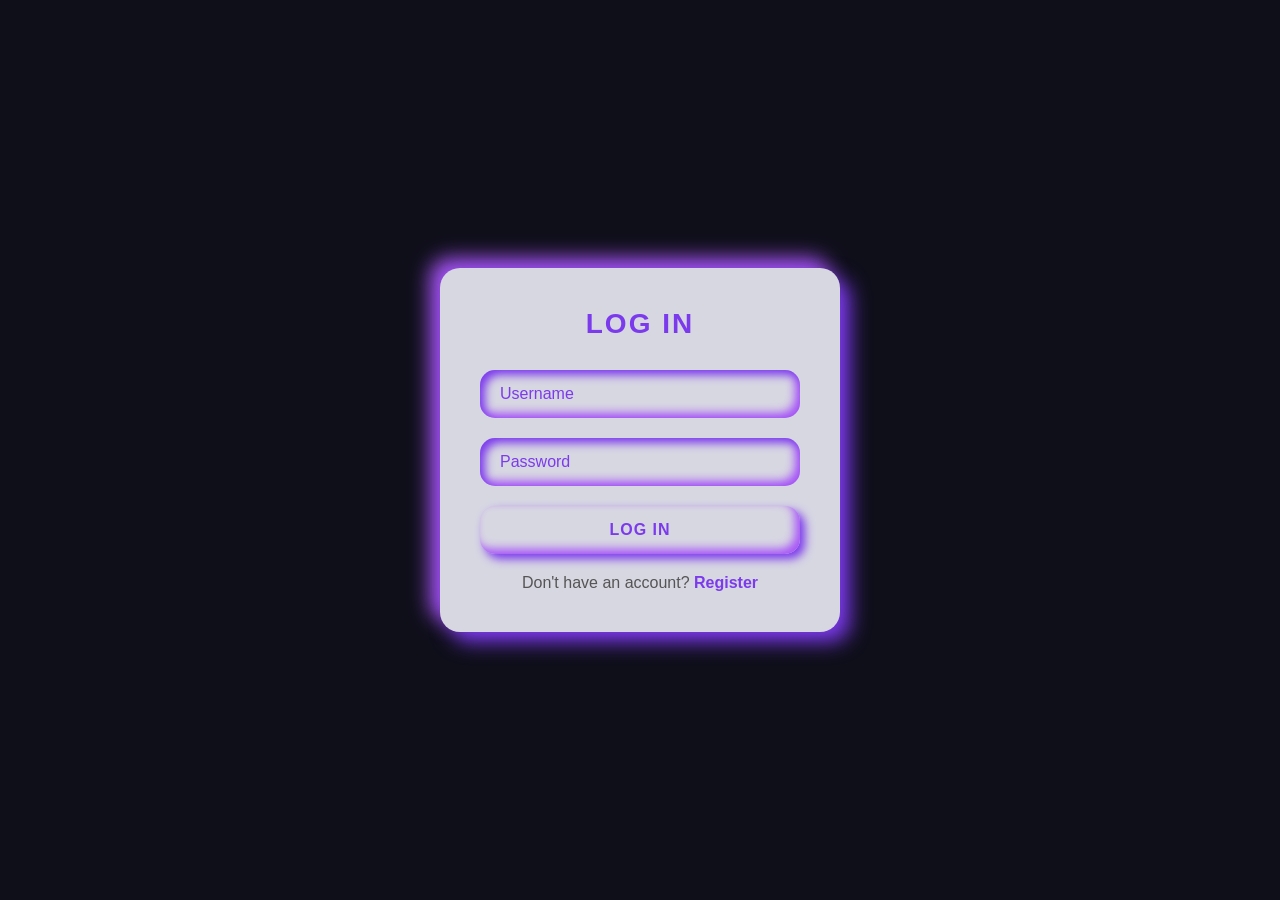
==== index.html @ 4b5cb2f8 "chesss" ====
<!doctype html>
<html lang="en">
  <head>
    <meta charset="UTF-8" />
    <meta name="viewport" content="width=device-width, initial-scale=1.0" />

    <!-- Favicon -->
    <link rel="shortcut icon" href="image/logo.jpg" type="image/x-icon" />

    <title>Login</title>

    <style>
      * {
        margin: 0;
        padding: 0;
        box-sizing: border-box;
        font-family: "Poppins", sans-serif;
      }

      body {
        display: flex;
        justify-content: center;
        align-items: center;
        min-height: 100vh;
        background: #0f0f1a;
      }

      .container {
        width: 100%;
        max-width: 400px;
        padding: 40px;
        margin: 15px;
        background: #d7d7e2;
        border-radius: 20px;

        box-shadow:
          10px 10px 20px #7c3aed,
          -10px -10px 20px #a855f7;
      }

      .title {
        text-align: center;
        margin-bottom: 30px;
        color: #7c3aed;
        font-weight: 600;
        font-size: 28px;
        text-transform: uppercase;
        letter-spacing: 2px;
      }

      .input-group {
        display: flex;
        align-items: center;
        gap: 10px;

        margin-bottom: 20px;
        padding: 15px 20px;

        background: #d7d7e2;
        border-radius: 15px;

        box-shadow:
          inset 5px 5px 10px #7c3aed,
          inset -5px -5px 10px #a855f7;
      }

      .input-group i {
        color: #7c3aed;
        font-size: 20px;
      }

      .input-group input {
        width: 100%;
        border: none;
        outline: none;
        background: transparent;
        font-size: 16px;
      }

      .input-group input::placeholder {
        color: #7c3aed;
      }

      .btn {
        width: 100%;
        padding: 15px;

        border: none;
        outline: none;

        background: #d7d7e2;
        border-radius: 15px;

        font-size: 16px;
        font-weight: 600;
        color: #7c3aed;

        cursor: pointer;

        box-shadow:
          5px 5px 10px #7c3aed,
          inset -5px -5px 10px #a855f7;

        transition: 0.3s;

        text-transform: uppercase;
        letter-spacing: 1px;
      }

      .btn:hover {
        box-shadow:
          inset 5px 5px 10px #7c3aed,
          inset -5px -5px 10px #a855f7;
      }

      .btn:active {
        transform: scale(0.98);
      }

      .register-link {
        margin-top: 20px;
        text-align: center;
        color: #555;
      }

      .register-link a {
        color: #7c3aed;
        text-decoration: none;
        font-weight: 600;
      }

      .register-link a:hover {
        text-decoration: underline;
      }

      @media (max-width: 480px) {
        .container {
          padding: 30px 20px;
        }

        .title {
          font-size: 24px;
        }
      }
    </style>
  </head>

  <body>
    <div class="container">
      <h2 class="title">Log In</h2>

      <form id="loginForm">
        <!-- Username -->
        <div class="input-group">
          <input type="text" id="username" placeholder="Username" required />
        </div>

        <!-- Password -->
        <div class="input-group">
          <input
            type="password"
            id="password"
            placeholder="Password"
            required
          />
        </div>

        <button type="submit" class="btn">Log In</button>
      </form>

      <div class="register-link">
        Don't have an account?
        <a href="register.html">Register</a>
      </div>
    </div>

    <script>
      // localStorage user yuu
      const users = localStorage.getItem("users")
        ? JSON.parse(localStorage.getItem("users"))
        : [
            {
              userName: "Lily",
              password: "123456",
            },
          ];

      const loginForm = document.getElementById("loginForm"); //form id

      loginForm.addEventListener("submit", function (event) {
        event.preventDefault(); //page refresh malok aung

        const username = document.getElementById("username").value.trim(); //user value yuu
        const password = document.getElementById("password").value; //password yuu

        // Username find
        const loginUser = users.find((user) => user.userName === username);

        // User not found
        if (!loginUser) {
          alert("User not found!");
          return;
        }

        // check Password
        if (loginUser.password === password) {
          alert("Log in successful!");

          // Game selection page
          window.location.href = "chooseGames.html";
        } else {
          alert("Username or Password is incorrect!");
        }
      });
    </script>
  </body>
</html>
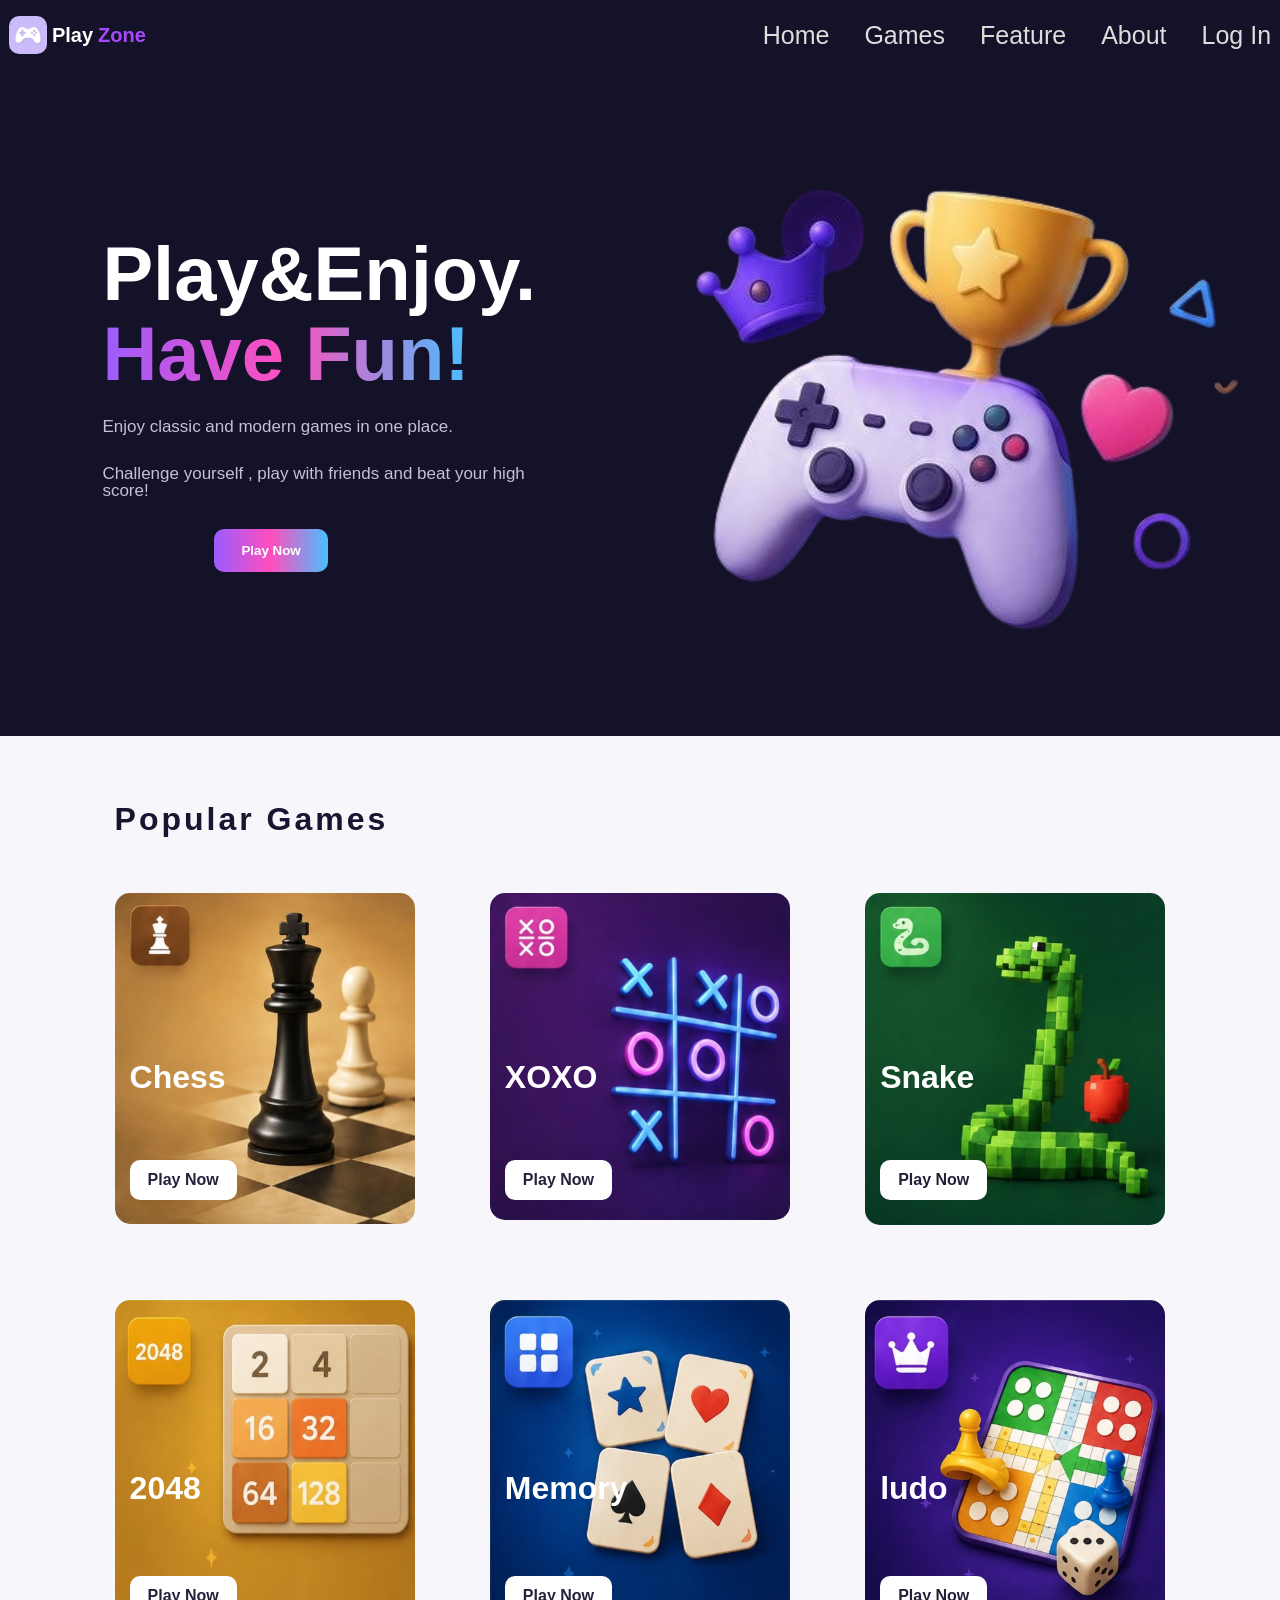
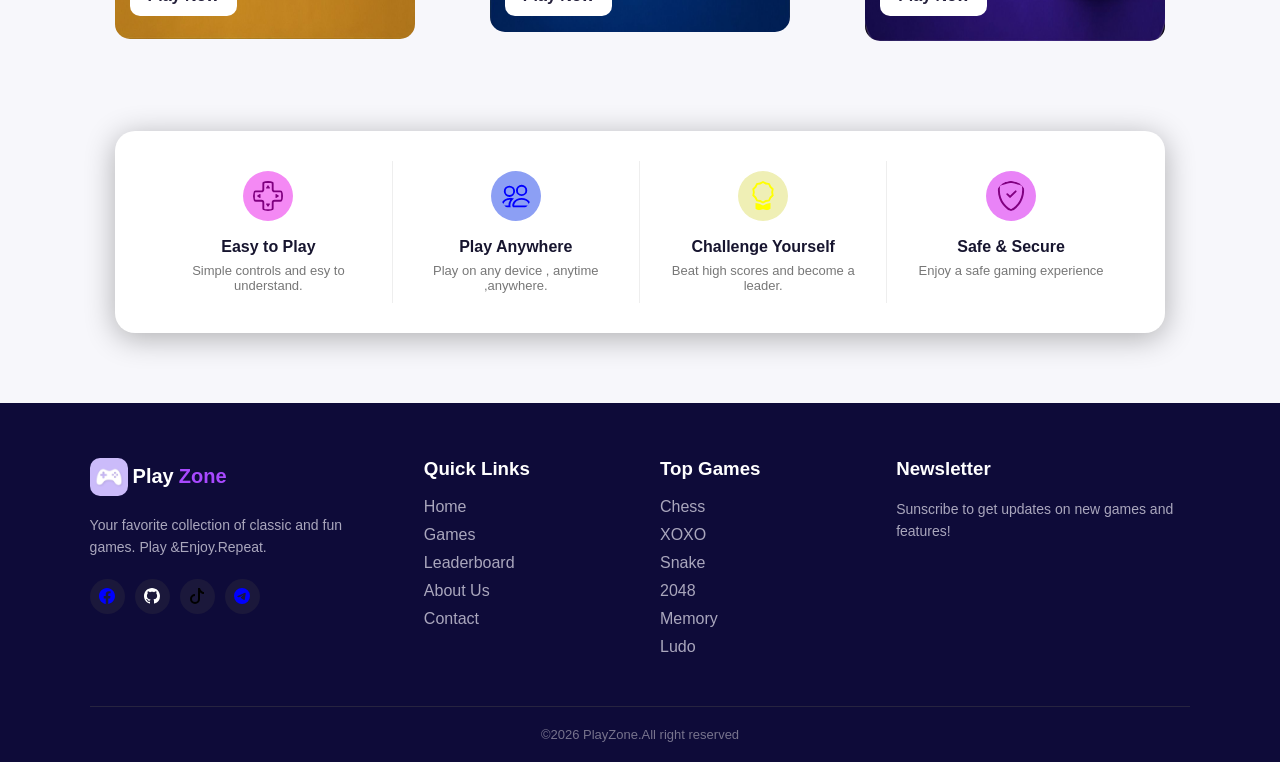
==== commit 63f63add: "login/logout" ====
--- a/index.html
+++ b/index.html
@@ -3,214 +3,379 @@
   <head>
     <meta charset="UTF-8" />
     <meta name="viewport" content="width=device-width, initial-scale=1.0" />
-
-    <!-- Favicon -->
+    <title>PlayZone</title>
+
+    <!-- favicon -->
     <link rel="shortcut icon" href="image/logo.jpg" type="image/x-icon" />
 
-    <title>Login</title>
-
-    <style>
-      * {
-        margin: 0;
-        padding: 0;
-        box-sizing: border-box;
-        font-family: "Poppins", sans-serif;
+    <!-- css -->
+    <link rel="stylesheet" href="home.css" />
+  </head>
+
+  <body>
+    <!-- nav  -->
+    <nav class="navbar">
+      <div class="logo">
+        <img
+          src="image/logo.jpg"
+          width="38px"
+          height="38px"
+          class="logo-icon"
+          alt=""
+        />Play<span>Zone</span>
+      </div>
+      <ul class="nav-link">
+        <li><a href="#">Home</a></li>
+        <li><a href="#games">Games</a></li>
+        <li><a href="#feature">Feature</a></li>
+        <li><a href="#about">About</a></li>
+        <!-- Login / Logout -->
+        <li><a href="login.html" id="loginBtn" class="login-btn">Log In</a></li>
+      </ul>
+    </nav>
+
+    <!-- main  -->
+    <section class="main">
+      <div class="main-content">
+        <h1>
+          Play&Enjoy. <br />
+          <span class="gradient-text">Have Fun!</span>
+        </h1>
+        <p>Enjoy classic and modern games in one place.</p>
+        <p>Challenge yourself , play with friends and beat your high score!</p>
+
+        <div>
+          <button class="btn primary-btn">Play Now</button>
+        </div>
+      </div>
+      <div>
+        <img src="image/background.png" alt="" />
+      </div>
+    </section>
+
+    <!-- game -->
+    <section class="game-section" id="games">
+      <div class="section-title">
+        <h2>Popular Games</h2>
+      </div>
+      <div class="game-grid">
+        <!-- chess -->
+        <div class="game-card chess">
+          <img
+            src="image/chess.jpg"
+            width="100%"
+            style="border-radius: 15px"
+            alt=""
+          />
+          <h3>Chess</h3>
+
+          <a href="chess/index.html" class="play-btn chess1">Play Now</a>
+        </div>
+
+        <!-- xoxo -->
+        <div class="game-card xoxo">
+          <img
+            src="image/xoxo.jpg"
+            width="100%"
+            style="border-radius: 15px"
+            alt=""
+          />
+          <h3>XOXO</h3>
+
+          <a href="xoxo/index.html" class="play-btn xoxo1">Play Now</a>
+        </div>
+
+        <!-- snake -->
+        <div class="game-card snack">
+          <img
+            src="image/snake.jpg"
+            width="100%"
+            style="border-radius: 15px"
+            alt=""
+          />
+          <h3>Snake</h3>
+
+          <a href="snake/index.html" class="play-btn snack1">Play Now</a>
+        </div>
+
+        <!-- game2048 -->
+        <div class="game-card game2048">
+          <img
+            src="image/g2048.jpg"
+            width="100%"
+            style="border-radius: 15px"
+            alt=""
+          />
+
+          <h3>2048</h3>
+
+          <a href="g2048/index.html" class="play-btn g2048">Play Now</a>
+        </div>
+
+        <!-- memory -->
+        <div class="game-card memory">
+          <img
+            src="image/memory.jpg"
+            width="100%"
+            style="border-radius: 15px"
+            alt=""
+          />
+          <h3>Memory</h3>
+
+          <a href="memory/index.html" class="play-btn memory1">Play Now</a>
+        </div>
+
+        <!-- ludo -->
+        <div class="game-card ludo">
+          <img
+            src="image/ludo.jpg"
+            width="100%"
+            style="border-radius: 15px"
+            alt=""
+          />
+          <h3>ludo</h3>
+
+          <a href="ludo/index.html" class="play-btn lido">Play Now</a>
+        </div>
+      </div>
+    </section>
+
+    <!-- features -->
+    <section class="features" id="feature">
+      <div class="feature">
+        <div class="feature-icon">
+          <svg
+            xmlns="http://www.w3.org/2000/svg"
+            width="50"
+            height="50"
+            fill="purple"
+            class="bi bi-dpad"
+            viewBox="0 0 16 16"
+            style="background: #f489f4; border-radius: 50%; padding: 10px"
+          >
+            <path
+              d="m7.788 2.34-.799 1.278A.25.25 0 0 0 7.201 4h1.598a.25.25 0 0 0 .212-.382l-.799-1.279a.25.25 0 0 0-.424 0Zm0 11.32-.799-1.277A.25.25 0 0 1 7.201 12h1.598a.25.25 0 0 1 .212.383l-.799 1.278a.25.25 0 0 1-.424 0ZM3.617 9.01 2.34 8.213a.25.25 0 0 1 0-.424l1.278-.799A.25.25 0 0 1 4 7.201V8.8a.25.25 0 0 1-.383.212Zm10.043-.798-1.277.799A.25.25 0 0 1 12 8.799V7.2a.25.25 0 0 1 .383-.212l1.278.799a.25.25 0 0 1 0 .424Z"
+            />
+            <path
+              d="M6.5 0A1.5 1.5 0 0 0 5 1.5v3a.5.5 0 0 1-.5.5h-3A1.5 1.5 0 0 0 0 6.5v3A1.5 1.5 0 0 0 1.5 11h3a.5.5 0 0 1 .5.5v3A1.5 1.5 0 0 0 6.5 16h3a1.5 1.5 0 0 0 1.5-1.5v-3a.5.5 0 0 1 .5-.5h3A1.5 1.5 0 0 0 16 9.5v-3A1.5 1.5 0 0 0 14.5 5h-3a.5.5 0 0 1-.5-.5v-3A1.5 1.5 0 0 0 9.5 0zM6 1.5a.5.5 0 0 1 .5-.5h3a.5.5 0 0 1 .5.5v3A1.5 1.5 0 0 0 11.5 6h3a.5.5 0 0 1 .5.5v3a.5.5 0 0 1-.5.5h-3a1.5 1.5 0 0 0-1.5 1.5v3a.5.5 0 0 1-.5.5h-3a.5.5 0 0 1-.5-.5v-3A1.5 1.5 0 0 0 4.5 10h-3a.5.5 0 0 1-.5-.5v-3a.5.5 0 0 1 .5-.5h3A1.5 1.5 0 0 0 6 4.5z"
+            />
+          </svg>
+        </div>
+        <h4>Easy to Play</h4>
+        <p>Simple controls and esy to understand.</p>
+      </div>
+      <div class="feature">
+        <div class="feature-icon">
+          <svg
+            xmlns="http://www.w3.org/2000/svg"
+            width="50"
+            height="50"
+            fill="blue"
+            class="bi bi-people"
+            viewBox="0 0 16 16"
+            style="background: #8c9ff4; border-radius: 50%; padding: 10px"
+          >
+            <path
+              d="M15 14s1 0 1-1-1-4-5-4-5 3-5 4 1 1 1 1zm-7.978-1L7 12.996c.001-.264.167-1.03.76-1.72C8.312 10.629 9.282 10 11 10c1.717 0 2.687.63 3.24 1.276.593.69.758 1.457.76 1.72l-.008.002-.014.002zM11 7a2 2 0 1 0 0-4 2 2 0 0 0 0 4m3-2a3 3 0 1 1-6 0 3 3 0 0 1 6 0M6.936 9.28a6 6 0 0 0-1.23-.247A7 7 0 0 0 5 9c-4 0-5 3-5 4q0 1 1 1h4.216A2.24 2.24 0 0 1 5 13c0-1.01.377-2.042 1.09-2.904.243-.294.526-.569.846-.816M4.92 10A5.5 5.5 0 0 0 4 13H1c0-.26.164-1.03.76-1.724.545-.636 1.492-1.256 3.16-1.275ZM1.5 5.5a3 3 0 1 1 6 0 3 3 0 0 1-6 0m3-2a2 2 0 1 0 0 4 2 2 0 0 0 0-4"
+            />
+          </svg>
+        </div>
+        <h4>Play Anywhere</h4>
+        <p>Play on any device , anytime ,anywhere.</p>
+      </div>
+      <div class="feature">
+        <div class="feature-icon">
+          <svg
+            xmlns="http://www.w3.org/2000/svg"
+            width="50"
+            height="50"
+            fill="yellow"
+            class="bi bi-award"
+            viewBox="0 0 16 16"
+            style="background: #efefb5; border-radius: 50%; padding: 10px"
+          >
+            <path
+              d="M9.669.864 8 0 6.331.864l-1.858.282-.842 1.68-1.337 1.32L2.6 6l-.306 1.854 1.337 1.32.842 1.68 1.858.282L8 12l1.669-.864 1.858-.282.842-1.68 1.337-1.32L13.4 6l.306-1.854-1.337-1.32-.842-1.68zm1.196 1.193.684 1.365 1.086 1.072L12.387 6l.248 1.506-1.086 1.072-.684 1.365-1.51.229L8 10.874l-1.355-.702-1.51-.229-.684-1.365-1.086-1.072L3.614 6l-.25-1.506 1.087-1.072.684-1.365 1.51-.229L8 1.126l1.356.702z"
+            />
+            <path
+              d="M4 11.794V16l4-1 4 1v-4.206l-2.018.306L8 13.126 6.018 12.1z"
+            />
+          </svg>
+        </div>
+        <h4>Challenge Yourself</h4>
+        <p>Beat high scores and become a leader.</p>
+      </div>
+      <div class="feature">
+        <div class="feature-icon">
+          <svg
+            xmlns="http://www.w3.org/2000/svg"
+            width="50"
+            height="50"
+            fill="purple"
+            class="bi bi-shield-check"
+            viewBox="0 0 16 16"
+            style="background: #e983f7; border-radius: 50%; padding: 10px"
+          >
+            <path
+              d="M5.338 1.59a61 61 0 0 0-2.837.856.48.48 0 0 0-.328.39c-.554 4.157.726 7.19 2.253 9.188a10.7 10.7 0 0 0 2.287 2.233c.346.244.652.42.893.533q.18.085.293.118a1 1 0 0 0 .101.025 1 1 0 0 0 .1-.025q.114-.034.294-.118c.24-.113.547-.29.893-.533a10.7 10.7 0 0 0 2.287-2.233c1.527-1.997 2.807-5.031 2.253-9.188a.48.48 0 0 0-.328-.39c-.651-.213-1.75-.56-2.837-.855C9.552 1.29 8.531 1.067 8 1.067c-.53 0-1.552.223-2.662.524zM5.072.56C6.157.265 7.31 0 8 0s1.843.265 2.928.56c1.11.3 2.229.655 2.887.87a1.54 1.54 0 0 1 1.044 1.262c.596 4.477-.787 7.795-2.465 9.99a11.8 11.8 0 0 1-2.517 2.453 7 7 0 0 1-1.048.625c-.28.132-.581.24-.829.24s-.548-.108-.829-.24a7 7 0 0 1-1.048-.625 11.8 11.8 0 0 1-2.517-2.453C1.928 10.487.545 7.169 1.141 2.692A1.54 1.54 0 0 1 2.185 1.43 63 63 0 0 1 5.072.56"
+            />
+            <path
+              d="M10.854 5.146a.5.5 0 0 1 0 .708l-3 3a.5.5 0 0 1-.708 0l-1.5-1.5a.5.5 0 1 1 .708-.708L7.5 7.793l2.646-2.647a.5.5 0 0 1 .708 0"
+            />
+          </svg>
+        </div>
+        <h4>Safe & Secure</h4>
+        <p>Enjoy a safe gaming experience</p>
+      </div>
+    </section>
+
+    <!-- footer -->
+    <footer id="about">
+      <div class="footer-grid">
+        <div class="footer-column">
+          <div class="logo">
+            <img
+              src="image/logo.jpg"
+              width="38px"
+              height="38px"
+              class="logo-icon"
+              alt=""
+            />Play<span>Zone</span>
+          </div>
+          <br />
+          <p>
+            Your favorite collection of classic and fun games. Play
+            &Enjoy.Repeat.
+          </p>
+
+          <div class="social">
+            <a href="#"
+              ><svg
+                xmlns="http://www.w3.org/2000/svg"
+                width="16"
+                height="16"
+                fill="blue"
+                class="bi bi-facebook"
+                viewBox="0 0 16 16"
+              >
+                <path
+                  d="M16 8.049c0-4.446-3.582-8.05-8-8.05C3.58 0-.002 3.603-.002 8.05c0 4.017 2.926 7.347 6.75 7.951v-5.625h-2.03V8.05H6.75V6.275c0-2.017 1.195-3.131 3.022-3.131.876 0 1.791.157 1.791.157v1.98h-1.009c-.993 0-1.303.621-1.303 1.258v1.51h2.218l-.354 2.326H9.25V16c3.824-.604 6.75-3.934 6.75-7.951"
+                />
+              </svg>
+            </a>
+            <a href="#"
+              ><svg
+                xmlns="http://www.w3.org/2000/svg"
+                width="16"
+                height="16"
+                fill="white"
+                class="bi bi-github"
+                viewBox="0 0 16 16"
+              >
+                <path
+                  d="M8 0C3.58 0 0 3.58 0 8c0 3.54 2.29 6.53 5.47 7.59.4.07.55-.17.55-.38 0-.19-.01-.82-.01-1.49-2.01.37-2.53-.49-2.69-.94-.09-.23-.48-.94-.82-1.13-.28-.15-.68-.52-.01-.53.63-.01 1.08.58 1.23.82.72 1.21 1.87.87 2.33.66.07-.52.28-.87.51-1.07-1.78-.2-3.64-.89-3.64-3.95 0-.87.31-1.59.82-2.15-.08-.2-.36-1.02.08-2.12 0 0 .67-.21 2.2.82.64-.18 1.32-.27 2-.27s1.36.09 2 .27c1.53-1.04 2.2-.82 2.2-.82.44 1.1.16 1.92.08 2.12.51.56.82 1.27.82 2.15 0 3.07-1.87 3.75-3.65 3.95.29.25.54.73.54 1.48 0 1.07-.01 1.93-.01 2.2 0 .21.15.46.55.38A8.01 8.01 0 0 0 16 8c0-4.42-3.58-8-8-8"
+                />
+              </svg>
+            </a>
+            <a href="#"
+              ><svg
+                xmlns="http://www.w3.org/2000/svg"
+                width="16"
+                height="16"
+                fill="black"
+                class="bi bi-tiktok"
+                viewBox="0 0 16 16"
+              >
+                <path
+                  d="M9 0h1.98c.144.715.54 1.617 1.235 2.512C12.895 3.389 13.797 4 15 4v2c-1.753 0-3.07-.814-4-1.829V11a5 5 0 1 1-5-5v2a3 3 0 1 0 3 3z"
+                />
+              </svg>
+            </a>
+            <a href="#"
+              ><svg
+                xmlns="http://www.w3.org/2000/svg"
+                width="16"
+                height="16"
+                fill="blue"
+                class="bi bi-telegram"
+                viewBox="0 0 16 16"
+              >
+                <path
+                  d="M16 8A8 8 0 1 1 0 8a8 8 0 0 1 16 0M8.287 5.906q-1.168.486-4.666 2.01-.567.225-.595.442c-.03.243.275.339.69.47l.175.055c.408.133.958.288 1.243.294q.39.01.868-.32 3.269-2.206 3.374-2.23c.05-.012.12-.026.166.016s.042.12.037.141c-.03.129-1.227 1.241-1.846 1.817-.193.18-.33.307-.358.336a8 8 0 0 1-.188.186c-.38.366-.664.64.015 1.088.327.216.589.393.85.571.284.194.568.387.936.629q.14.092.27.187c.331.236.63.448.997.414.214-.02.435-.22.547-.82.265-1.417.786-4.486.906-5.751a1.4 1.4 0 0 0-.013-.315.34.34 0 0 0-.114-.217.53.53 0 0 0-.31-.093c-.3.005-.763.166-2.984 1.09"
+                />
+              </svg>
+            </a>
+          </div>
+        </div>
+        <div class="footer-column">
+          <h3>Quick Links</h3>
+          <ul class="footer-links">
+            <li><a href="#">Home</a></li>
+            <li><a href="#games">Games</a></li>
+            <li><a href="#feature">Leaderboard</a></li>
+            <li><a href="#about">About Us</a></li>
+            <li><a href="#about">Contact</a></li>
+          </ul>
+        </div>
+        <div class="footer-column">
+          <h3>Top Games</h3>
+          <ul class="footer-links">
+            <li><a href="chess/index.html">Chess</a></li>
+            <li><a href="xoxo/index.html">XOXO</a></li>
+            <li><a href="snake/index.html">Snake</a></li>
+            <li><a href="g2048/index.html">2048</a></li>
+            <li><a href="memory/index.html">Memory</a></li>
+            <li><a href="ludo/index.html">Ludo</a></li>
+          </ul>
+        </div>
+        <div class="footer-column">
+          <h3>Newsletter</h3>
+          <p>Sunscribe to get updates on new games and features!</p>
+        </div>
+      </div>
+      <div class="copyright">&copy;2026 PlayZone.All right reserved</div>
+    </footer>
+    <script>
+      const loginBtn = document.getElementById("loginBtn");
+
+      // Check login status
+      const isLoggedIn = localStorage.getItem("isLoggedIn");
+
+      if (isLoggedIn === "true") {
+        loginBtn.textContent = "Logout";
+        loginBtn.href = "#";
+
+        loginBtn.addEventListener("click", function (e) {
+          e.preventDefault();
+
+          localStorage.removeItem("isLoggedIn");
+
+          loginBtn.textContent = "Log In";
+          loginBtn.href = "login.html";
+
+          alert("You have been logged out.");
+        });
       }
 
-      body {
-        display: flex;
-        justify-content: center;
-        align-items: center;
-        min-height: 100vh;
-        background: #0f0f1a;
-      }
-
-      .container {
-        width: 100%;
-        max-width: 400px;
-        padding: 40px;
-        margin: 15px;
-        background: #d7d7e2;
-        border-radius: 20px;
-
-        box-shadow:
-          10px 10px 20px #7c3aed,
-          -10px -10px 20px #a855f7;
-      }
-
-      .title {
-        text-align: center;
-        margin-bottom: 30px;
-        color: #7c3aed;
-        font-weight: 600;
-        font-size: 28px;
-        text-transform: uppercase;
-        letter-spacing: 2px;
-      }
-
-      .input-group {
-        display: flex;
-        align-items: center;
-        gap: 10px;
-
-        margin-bottom: 20px;
-        padding: 15px 20px;
-
-        background: #d7d7e2;
-        border-radius: 15px;
-
-        box-shadow:
-          inset 5px 5px 10px #7c3aed,
-          inset -5px -5px 10px #a855f7;
-      }
-
-      .input-group i {
-        color: #7c3aed;
-        font-size: 20px;
-      }
-
-      .input-group input {
-        width: 100%;
-        border: none;
-        outline: none;
-        background: transparent;
-        font-size: 16px;
-      }
-
-      .input-group input::placeholder {
-        color: #7c3aed;
-      }
-
-      .btn {
-        width: 100%;
-        padding: 15px;
-
-        border: none;
-        outline: none;
-
-        background: #d7d7e2;
-        border-radius: 15px;
-
-        font-size: 16px;
-        font-weight: 600;
-        color: #7c3aed;
-
-        cursor: pointer;
-
-        box-shadow:
-          5px 5px 10px #7c3aed,
-          inset -5px -5px 10px #a855f7;
-
-        transition: 0.3s;
-
-        text-transform: uppercase;
-        letter-spacing: 1px;
-      }
-
-      .btn:hover {
-        box-shadow:
-          inset 5px 5px 10px #7c3aed,
-          inset -5px -5px 10px #a855f7;
-      }
-
-      .btn:active {
-        transform: scale(0.98);
-      }
-
-      .register-link {
-        margin-top: 20px;
-        text-align: center;
-        color: #555;
-      }
-
-      .register-link a {
-        color: #7c3aed;
-        text-decoration: none;
-        font-weight: 600;
-      }
-
-      .register-link a:hover {
-        text-decoration: underline;
-      }
-
-      @media (max-width: 480px) {
-        .container {
-          padding: 30px 20px;
-        }
-
-        .title {
-          font-size: 24px;
-        }
-      }
-    </style>
-  </head>
-
-  <body>
-    <div class="container">
-      <h2 class="title">Log In</h2>
-
-      <form id="loginForm">
-        <!-- Username -->
-        <div class="input-group">
-          <input type="text" id="username" placeholder="Username" required />
-        </div>
-
-        <!-- Password -->
-        <div class="input-group">
-          <input
-            type="password"
-            id="password"
-            placeholder="Password"
-            required
-          />
-        </div>
-
-        <button type="submit" class="btn">Log In</button>
-      </form>
-
-      <div class="register-link">
-        Don't have an account?
-        <a href="register.html">Register</a>
-      </div>
-    </div>
-
-    <script>
-      // localStorage user yuu
-      const users = localStorage.getItem("users")
-        ? JSON.parse(localStorage.getItem("users"))
-        : [
-            {
-              userName: "Lily",
-              password: "123456",
-            },
-          ];
-
-      const loginForm = document.getElementById("loginForm"); //form id
-
-      loginForm.addEventListener("submit", function (event) {
-        event.preventDefault(); //page refresh malok aung
-
-        const username = document.getElementById("username").value.trim(); //user value yuu
-        const password = document.getElementById("password").value; //password yuu
-
-        // Username find
-        const loginUser = users.find((user) => user.userName === username);
-
-        // User not found
-        if (!loginUser) {
-          alert("User not found!");
-          return;
-        }
-
-        // check Password
-        if (loginUser.password === password) {
-          alert("Log in successful!");
-
-          // Game selection page
-          window.location.href = "chooseGames.html";
-        } else {
-          alert("Username or Password is incorrect!");
-        }
+      // Get all game buttons
+      const gameButtons = document.querySelectorAll(".play-btn");
+
+      // ===============================
+      // BLOCK GAME IF NOT LOGGED IN
+      // ===============================
+
+      gameButtons.forEach(function (button) {
+        button.addEventListener("click", function (event) {
+          // If user is NOT logged in
+          if (isLoggedIn !== "true") {
+            event.preventDefault();
+
+            alert("Please Log In first!");
+
+            // Go to login page
+            window.location.href = "login.html";
+          }
+        });
       });
     </script>
   </body>
--- a/home.css
+++ b/home.css
@@ -0,0 +1,348 @@
+* {
+  margin: 0;
+  padding: 0;
+  box-sizing: border-box;
+}
+html {
+  scroll-behavior: smooth;
+}
+body {
+  font-family: Arial, Helvetica, sans-serif;
+  background: #f7f7fb;
+  color: #17152f;
+}
+/* nav bar  */
+.navbar {
+  position: sticky;
+  top: 0;
+  z-index: 100;
+  height: 70px;
+  background: rgba(8, 6, 29, 0.95);
+  backdrop-filter: blur(15px);
+  display: flex;
+  align-items: center;
+  justify-content: space-between;
+  padding: 0.7%;
+  color: white;
+  font-size: 15px;
+}
+.logo {
+  display: flex;
+  align-items: center;
+  gap: 5px;
+  font-size: 20px;
+  font-weight: 800;
+}
+.logo-icon {
+  border-radius: 10px;
+  display: grid;
+  place-items: center;
+  font-size: 21px;
+}
+.logo span {
+  color: #a849ff;
+}
+.nav-link {
+  display: flex;
+  gap: 35px;
+  list-style: none;
+}
+.nav-link a {
+  color: #ddd;
+  text-decoration: none;
+  font-size: 25px;
+  transition: 0.4s;
+}
+.nav-link a:hover {
+  color: #a849ff;
+  opacity: 1;
+}
+/* main */
+.main {
+  min-height: 500px;
+  background: rgba(8, 6, 29, 0.95);
+  color: white;
+  padding: 70px 8%;
+  display: flex;
+  align-items: center;
+  justify-content: space-between;
+  overflow: hidden;
+}
+.main-content {
+  max-width: 600px;
+}
+.main h1 {
+  font-size: clamp(45px, 6vw, 76px);
+  line-height: 1.05;
+  margin-bottom: 25px;
+}
+.gradient-text {
+  background: linear-gradient(90deg, #9b5cff, #ff4fbd, #48bfff);
+  -webkit-background-clip: text;
+  color: transparent;
+}
+.main p {
+  color: #c3c0d9;
+  font-size: 17px;
+  line-height: 1;
+  max-width: 500px;
+  margin-bottom: 30px;
+}
+.btn {
+  padding: 14px 27px;
+  border-radius: 10px;
+  border: none;
+  cursor: pointer;
+  font-weight: 700;
+  transition: 0.3s;
+  margin-left: 7rem;
+}
+.btn:hover {
+  transform: translateY(-3px);
+}
+.primary-btn {
+  color: white;
+  background: linear-gradient(90deg, #9b5cff, #ff4fbd, #48bfff);
+}
+/*games  */
+.game-section {
+  margin: 0;
+  padding: 65px 7%;
+}
+.section-title {
+  display: flex;
+  align-items: center;
+  justify-content: space-between;
+  margin-bottom: 30px;
+}
+.section-title h2 {
+  margin-left: 25px;
+  font-size: 32px;
+  letter-spacing: 3px;
+}
+.game-grid {
+  display: grid;
+  grid-template-columns: repeat(3, 1fr);
+  gap: 25px;
+}
+.game-card {
+  /* min-height: 310px; */
+  border-radius: 20px;
+  padding: 25px;
+  color: white;
+  position: relative;
+  transition: 0.5s;
+}
+.game-card:hover {
+  transform: translateY(-10px);
+  box-shadow: 0 20px 40px rgba(225, 255, 255, 0.3);
+}
+.game-card img {
+  display: block;
+}
+
+.game-card h3 {
+  position: absolute;
+  font-size: 200%;
+  top: 50%;
+  left: 40px;
+  margin-bottom: 15px;
+}
+
+.play-btn {
+  position: absolute;
+  left: 40px;
+  bottom: 50px;
+  border: none;
+  background: white;
+  color: #24203b;
+  padding: 11px 18px;
+  border-radius: 10px;
+  cursor: pointer;
+  font-weight: bold;
+  text-decoration: none;
+}
+.chess1:hover {
+  box-shadow:
+    inset 5px 5px 10px #eac678,
+    inset -5px -5px 10px #473805;
+}
+.xoxo1:hover {
+  box-shadow:
+    inset 5px 5px 10px #f043f6,
+    inset -5px -5px 10px #850ce1;
+}
+.snack1:hover {
+  box-shadow:
+    inset 5px 5px 10px #14ea05,
+    inset -5px -5px 10px #033402;
+}
+.g2048:hover {
+  box-shadow:
+    inset 5px 5px 10px #f6bd43,
+    inset -5px -5px 10px #7b610b;
+}
+.memory1:hover {
+  box-shadow:
+    inset 5px 5px 10px #7c74e2,
+    inset -5px -5px 10px #0b1b69;
+}
+.lido:hover {
+  box-shadow:
+    inset 5px 5px 10px #3a0a74,
+    inset -5px -5px 10px #080228;
+}
+/* feature */
+.features {
+  margin: 0 9% 70px;
+  border-radius: 20px;
+  background: white;
+  box-shadow: 0 5px 30px rgba(0, 0, 0, 0.3);
+  display: grid;
+  grid-template-columns: repeat(4, 1fr);
+  padding: 30px;
+}
+.feature {
+  text-align: center;
+  padding: 10px 20px;
+  border-right: 1px solid #eee;
+}
+.feature:last-child {
+  border: none;
+}
+.feature-icon {
+  font-size: 30px;
+  margin-bottom: 10px;
+}
+.feature h4 {
+  margin-bottom: 7px;
+}
+.feature p {
+  font-size: 13px;
+  color: #777;
+}
+/* footer */
+footer {
+  background: #0e0b39;
+  color: white;
+  padding: 55px 7% 20px;
+}
+.footer-grid {
+  display: grid;
+  grid-template-columns: 1.5fr 1fr 1fr 1.5fr;
+  gap: 40px;
+}
+.footer-column h3 {
+  margin-bottom: 18px;
+}
+.footer-column p {
+  color: #aaa7bd;
+  line-height: 1.6;
+  font-size: 14px;
+}
+.footer-links {
+  list-style: none;
+}
+.footer-links li {
+  margin-bottom: 10px;
+}
+.footer-links a {
+  text-decoration: none;
+  color: #aaa7bd;
+}
+.footer-links a:hover {
+  color: #a44cff;
+}
+.social {
+  display: flex;
+  gap: 10px;
+  margin-top: 20px;
+}
+.social a {
+  width: 35px;
+  height: 35px;
+  border-radius: 50%;
+  background: #1b183b;
+  display: grid;
+  place-items: center;
+  color: white;
+  text-decoration: none;
+}
+.copyright {
+  border-top: 1px solid #272440;
+  margin-top: 40px;
+  padding-top: 20px;
+  text-align: center;
+  color: #77738d;
+  font-size: 13px;
+}
+/* responsive */
+@media (max-width: 768px) {
+  .nav-link {
+    display: none;
+  }
+  main {
+    text-align: center;
+    flex-direction: column;
+    padding-top: 60px;
+  }
+  .main p {
+    margin-left: auto;
+    margin-right: auto;
+  }
+  .btn {
+    justify-content: center;
+  }
+  .game-grid {
+    grid-template-columns: repeat(2, 1fr);
+  }
+
+  .features {
+    grid-template-columns: repeat(2, 1fr);
+  }
+  .feature:nth-child(2) {
+    border-right: none;
+  }
+  .footer {
+    grid-template-columns: repeat(2, 1fr);
+  }
+}
+@media (max-width: 675px) {
+  .navbar {
+    display: none;
+  }
+  .main {
+    padding: 55px 20px;
+    min-height: 600px;
+  }
+  .main h1 {
+    font-size: 45px;
+  }
+  .game-section {
+    padding: 45px 20px;
+  }
+  .section-title h2 {
+    font-size: 25px;
+  }
+  .game-grid {
+    grid-template-columns: 1fr;
+  }
+  .game-card {
+    min-height: 290px;
+  }
+  .features {
+    margin: 0 20px 50px;
+    grid-template-columns: 1fr;
+  }
+  .feature {
+    border-right: none;
+    border-bottom: 1px solid #eee;
+    padding: 20px;
+  }
+  .footer-grid {
+    grid-template-columns: 1fr;
+  }
+  footer {
+    padding: 45px 20px 20px;
+  }
+}
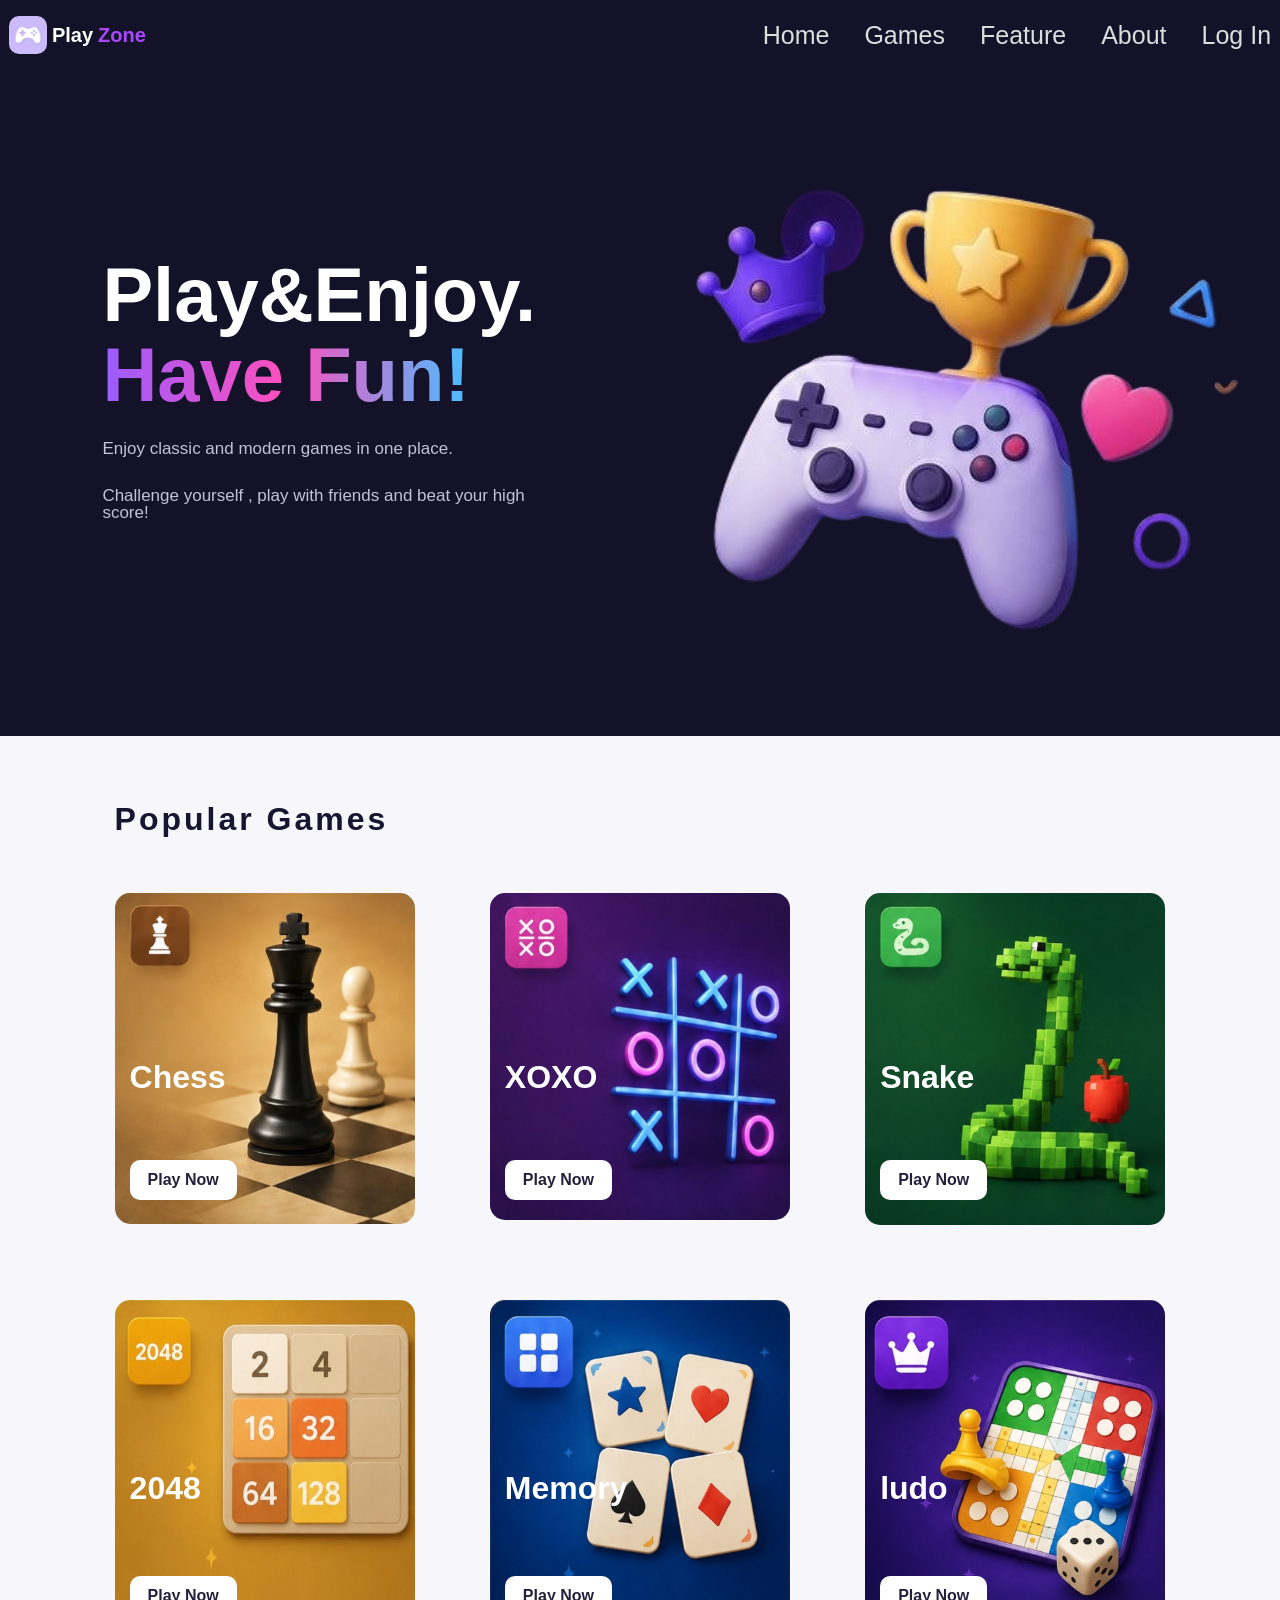
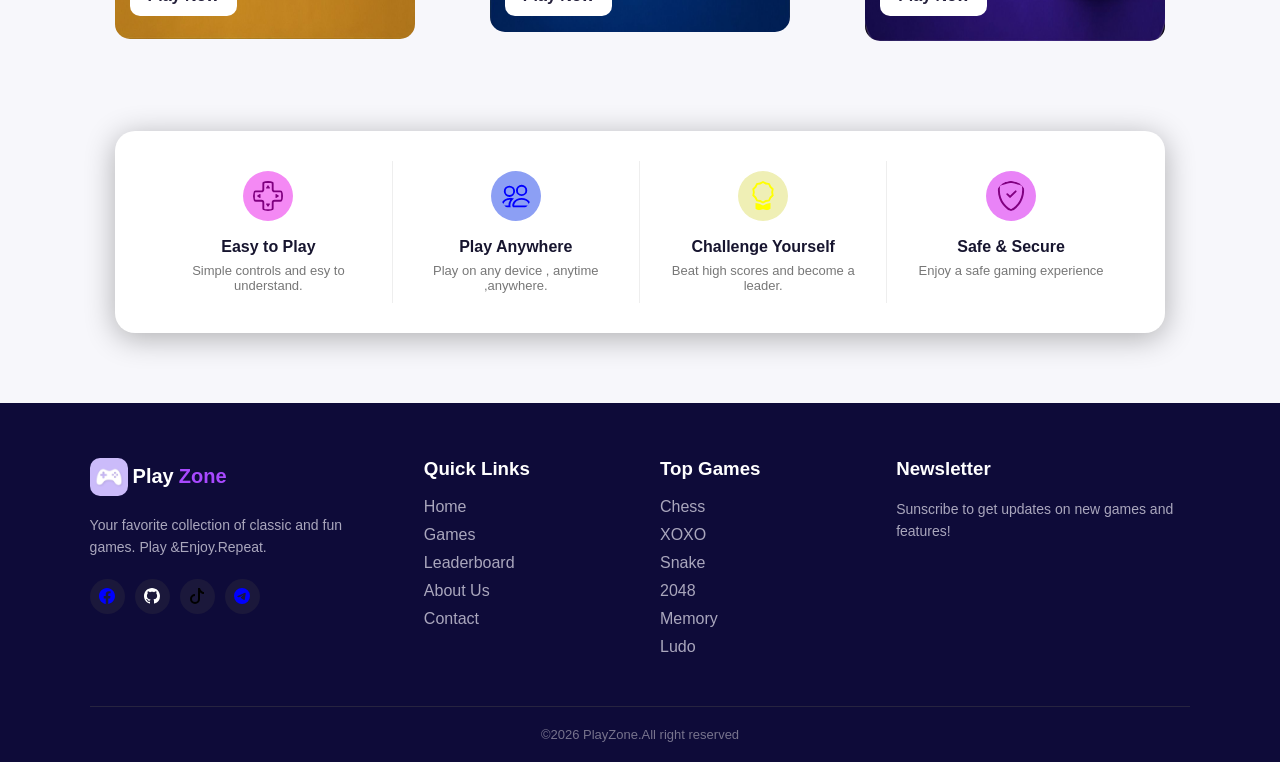
==== commit 7c2c8aa1: "new" ====
--- a/index.html
+++ b/index.html
@@ -43,10 +43,6 @@
         </h1>
         <p>Enjoy classic and modern games in one place.</p>
         <p>Challenge yourself , play with friends and beat your high score!</p>
-
-        <div>
-          <button class="btn primary-btn">Play Now</button>
-        </div>
       </div>
       <div>
         <img src="image/background.png" alt="" />
@@ -320,12 +316,12 @@
         <div class="footer-column">
           <h3>Top Games</h3>
           <ul class="footer-links">
-            <li><a href="chess/index.html">Chess</a></li>
-            <li><a href="xoxo/index.html">XOXO</a></li>
-            <li><a href="snake/index.html">Snake</a></li>
-            <li><a href="g2048/index.html">2048</a></li>
-            <li><a href="memory/index.html">Memory</a></li>
-            <li><a href="ludo/index.html">Ludo</a></li>
+            <li><a href="chess/index.html" class="game">Chess</a></li>
+            <li><a href="xoxo/index.html" class="game">XOXO</a></li>
+            <li><a href="snake/index.html" class="game">Snake</a></li>
+            <li><a href="g2048/index.html" class="game">2048</a></li>
+            <li><a href="memory/index.html" class="game">Memory</a></li>
+            <li><a href="ludo/index.html" class="game">Ludo</a></li>
           </ul>
         </div>
         <div class="footer-column">
@@ -349,10 +345,7 @@
           e.preventDefault();
 
           localStorage.removeItem("isLoggedIn");
-
-          loginBtn.textContent = "Log In";
-          loginBtn.href = "login.html";
-
+          window.location.reload();
           alert("You have been logged out.");
         });
       }
@@ -373,7 +366,22 @@
             alert("Please Log In first!");
 
             // Go to login page
-            window.location.href = "login.html";
+            window.location.href = "logIn.html";
+          }
+        });
+      });
+      const game = document.querySelectorAll(".game");
+
+      game.forEach(function (button) {
+        button.addEventListener("click", function (event) {
+          // If user is NOT logged in
+          if (isLoggedIn !== "true") {
+            event.preventDefault();
+
+            alert("Please Log In first!");
+
+            // Go to login page
+            window.location.href = "logIn.html";
           }
         });
       });
